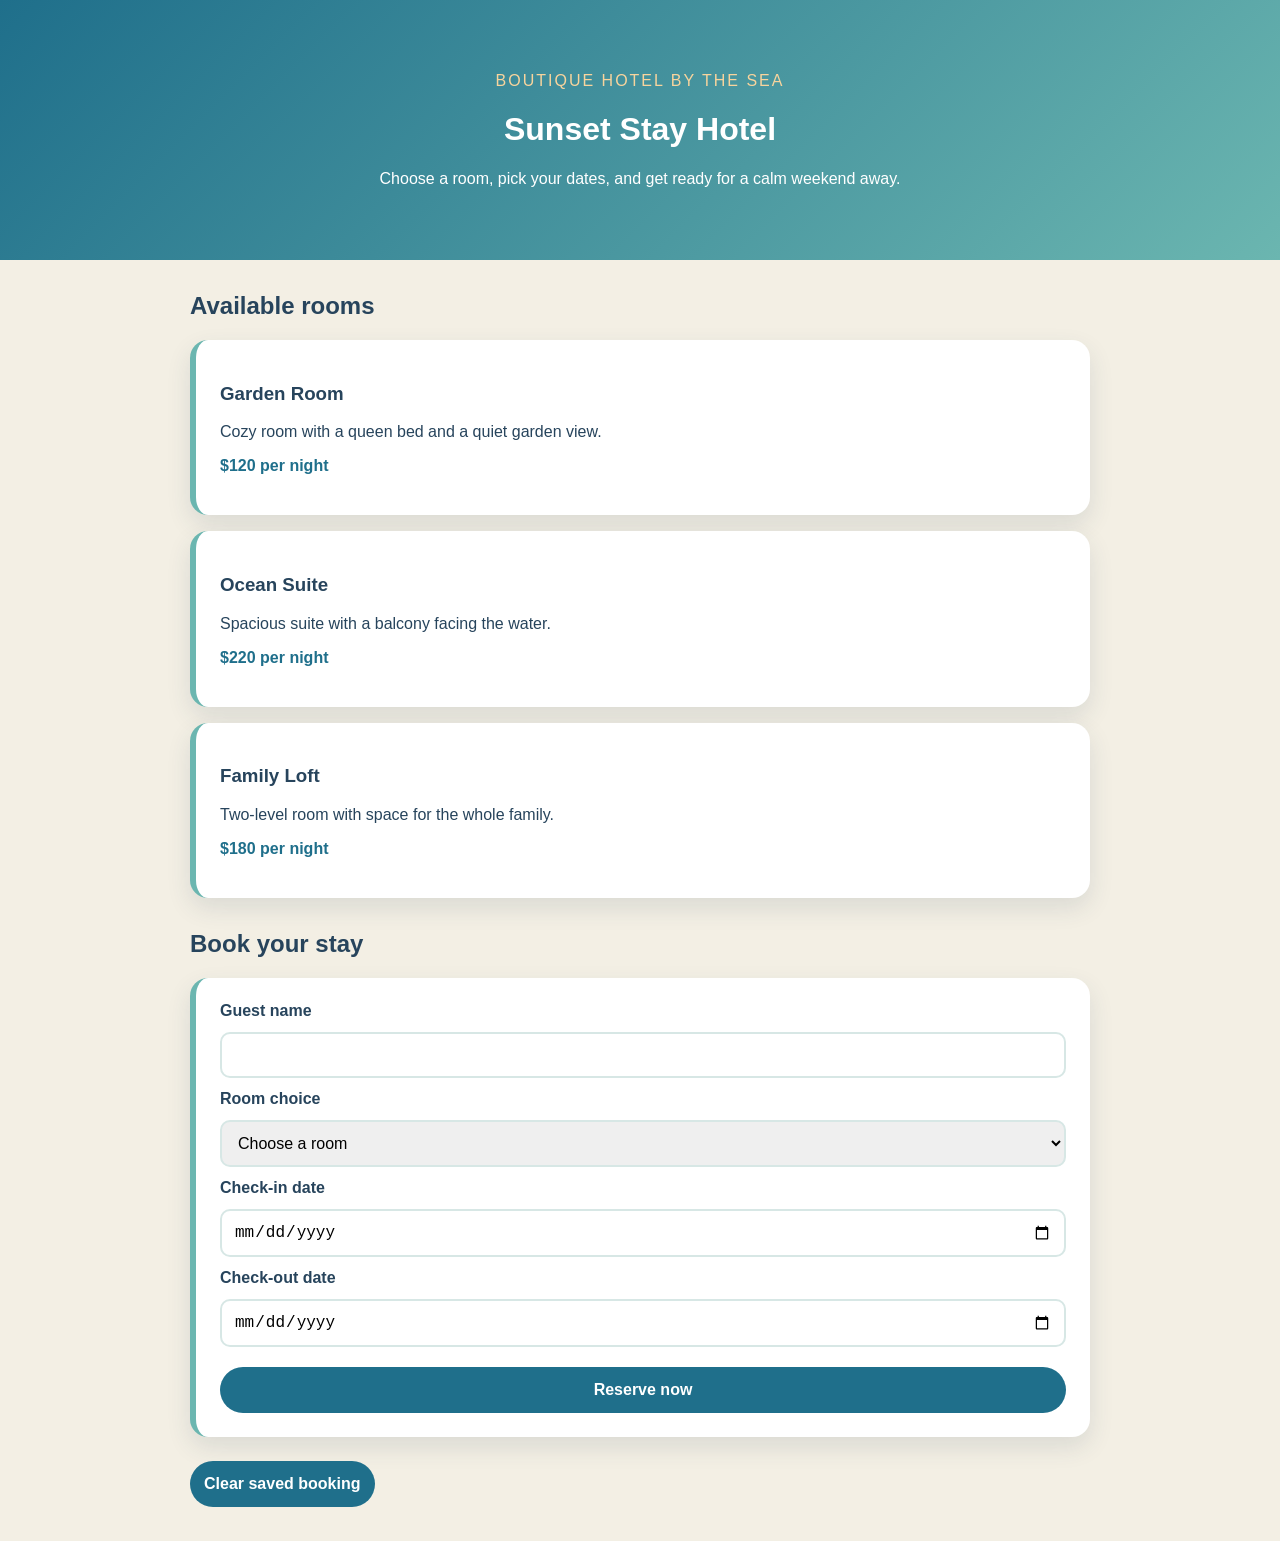
==== index.html @ 44c1e25a "Build hotel booking app" ====
<!DOCTYPE html>
<html lang="en">
<head>
  <meta charset="UTF-8">
  <meta name="viewport" content="width=device-width, initial-scale=1.0">
  <title>Sunset Stay Hotel</title>
  <link rel="stylesheet" href="styles.css">
</head>
<body>
  <header>
    <p class="eyebrow">Boutique hotel by the sea</p>
    <h1>Sunset Stay Hotel</h1>
    <p>Choose a room, pick your dates, and get ready for a calm weekend away.</p>
  </header>

  <main>
    <section class="rooms">
      <h2>Available rooms</h2>

      <article class="room-card">
        <h3>Garden Room</h3>
        <p>Cozy room with a queen bed and a quiet garden view.</p>
        <p class="price">$120 per night</p>
      </article>

      <article class="room-card">
        <h3>Ocean Suite</h3>
        <p>Spacious suite with a balcony facing the water.</p>
        <p class="price">$220 per night</p>
      </article>

      <article class="room-card">
        <h3>Family Loft</h3>
        <p>Two-level room with space for the whole family.</p>
        <p class="price">$180 per night</p>
      </article>
    </section>

    <section class="booking">
      <h2>Book your stay</h2>
      <form id="booking-form">
        <label for="guest-name">Guest name</label>
        <input type="text" id="guest-name" name="guestName" required>

        <label for="room-choice">Room choice</label>
        <select id="room-choice" name="roomChoice" required>
          <option value="">Choose a room</option>
          <option value="Garden Room">Garden Room</option>
          <option value="Ocean Suite">Ocean Suite</option>
          <option value="Family Loft">Family Loft</option>
        </select>

        <label for="check-in">Check-in date</label>
        <input type="date" id="check-in" name="checkIn" required>

        <label for="check-out">Check-out date</label>
        <input type="date" id="check-out" name="checkOut" required>

        <button type="submit">Reserve now</button>
      </form>

      <div id="booking-summary" class="booking-summary"></div>
      <button id="clear-booking" class="clear-booking" type="button">Clear saved booking</button>
    </section>
  </main>

  <script src="script.js"></script>
</body>
</html>
---- styles.css ----
body {
  margin: 0;
  font-family: Arial, sans-serif;
  background: #f3efe4;
  color: #27445c;
}

header {
  padding: 56px 24px;
  text-align: center;
  background: linear-gradient(135deg, #1f6f8b, #6bb6b0);
  color: white;
}

.eyebrow {
  text-transform: uppercase;
  letter-spacing: 2px;
  color: #f8d49d;
}

.rooms,
.booking {
  max-width: 900px;
  margin: 32px auto;
  padding: 0 20px;
}

.room-card,
.booking form,
.booking-summary {
  background: #ffffff;
  border-radius: 18px;
  padding: 24px;
  margin: 16px 0;
  box-shadow: 0 10px 24px rgba(39, 68, 92, 0.12);
  border-left: 6px solid #6bb6b0;
}

.booking-summary:empty {
  display: none;
}

.booking-summary {
  background: #fff8e8;
  border-left-color: #f4a261;
  font-weight: bold;
}

.booking form {
  display: grid;
  gap: 12px;
}

.booking label {
  font-weight: bold;
}

.booking input,
.booking select {
  padding: 12px;
  border: 2px solid #d7e7e5;
  border-radius: 10px;
  font-size: 1rem;
}

.booking button {
  margin-top: 8px;
  padding: 14px;
  border: none;
  border-radius: 999px;
  background: #1f6f8b;
  color: white;
  font-size: 1rem;
  font-weight: bold;
  cursor: pointer;
}

.booking button:hover {
  background: #164f63;
}

.price {
  font-weight: bold;
  color: #1f6f8b;
}

@media (max-width: 600px) {
  header {
    padding: 40px 18px;
  }

  .rooms,
  .booking {
    margin: 24px auto;
    padding: 0 14px;
  }

  .room-card,
  .booking form,
  .booking-summary {
    padding: 18px;
    border-radius: 14px;
  }
}
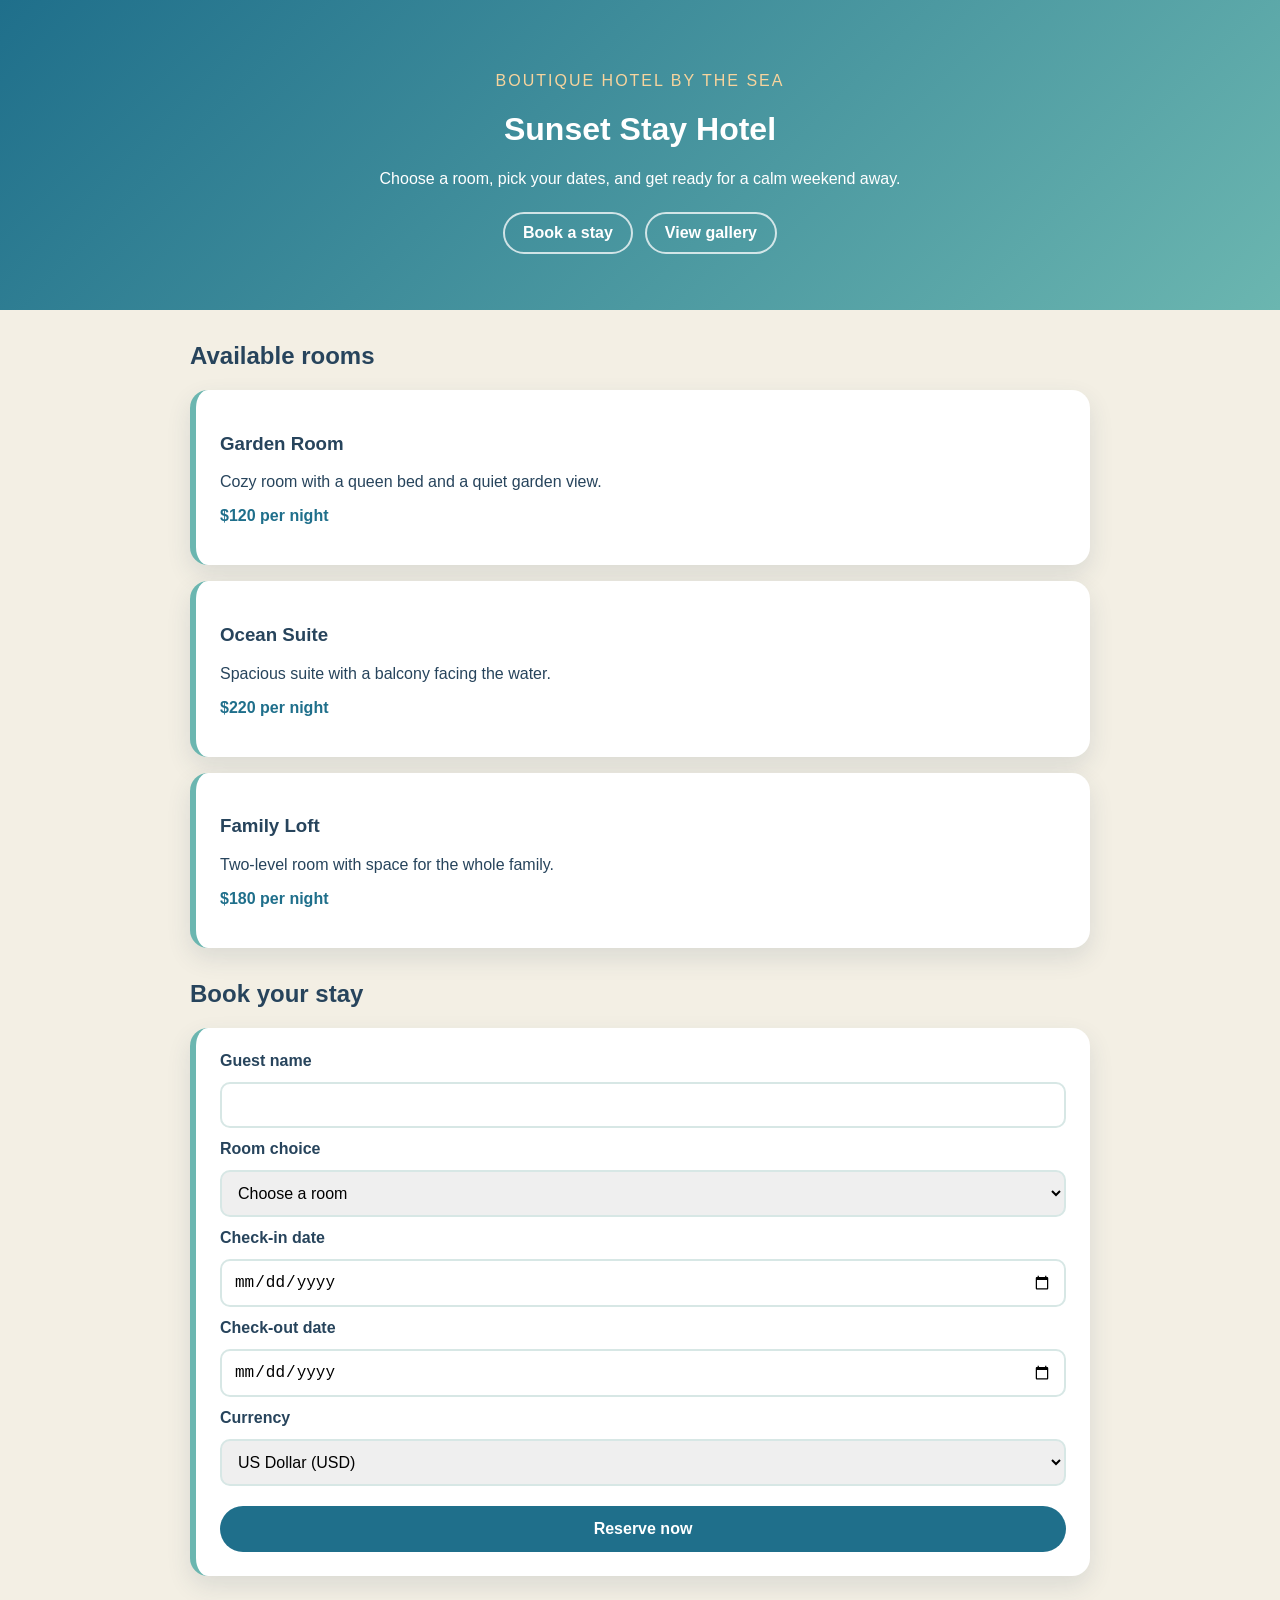
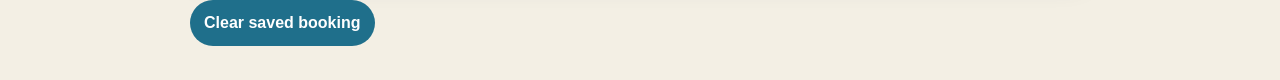
==== commit d687fd95: "Build hotel booking website" ====
--- a/index.html
+++ b/index.html
@@ -11,6 +11,10 @@
     <p class="eyebrow">Boutique hotel by the sea</p>
     <h1>Sunset Stay Hotel</h1>
     <p>Choose a room, pick your dates, and get ready for a calm weekend away.</p>
+    <nav class="site-nav" aria-label="Main navigation">
+      <a href="index.html">Book a stay</a>
+      <a href="gallery.html">View gallery</a>
+    </nav>
   </header>
 
   <main>
@@ -56,9 +60,17 @@
         <label for="check-out">Check-out date</label>
         <input type="date" id="check-out" name="checkOut" required>
 
+        <label for="currency-choice">Currency</label>
+        <select id="currency-choice" name="currencyChoice" required>
+          <option value="USD">US Dollar (USD)</option>
+          <option value="EUR">Euro (EUR)</option>
+          <option value="GBP">British Pound (GBP)</option>
+        </select>
+
         <button type="submit">Reserve now</button>
       </form>
 
+      <div id="price-preview" class="price-preview"></div>
       <div id="booking-summary" class="booking-summary"></div>
       <button id="clear-booking" class="clear-booking" type="button">Clear saved booking</button>
     </section>
--- a/styles.css
+++ b/styles.css
@@ -18,8 +18,31 @@
   color: #f8d49d;
 }
 
+.site-nav {
+  display: flex;
+  justify-content: center;
+  gap: 12px;
+  flex-wrap: wrap;
+  margin-top: 24px;
+}
+
+.site-nav a {
+  color: white;
+  text-decoration: none;
+  font-weight: bold;
+  border: 2px solid rgba(255, 255, 255, 0.75);
+  border-radius: 999px;
+  padding: 10px 18px;
+}
+
+.site-nav a:hover {
+  background: white;
+  color: #1f6f8b;
+}
+
 .rooms,
-.booking {
+.booking,
+.gallery {
   max-width: 900px;
   margin: 32px auto;
   padding: 0 20px;
@@ -27,7 +50,9 @@
 
 .room-card,
 .booking form,
-.booking-summary {
+.price-preview,
+.booking-summary,
+.gallery-card {
   background: #ffffff;
   border-radius: 18px;
   padding: 24px;
@@ -36,8 +61,15 @@
   border-left: 6px solid #6bb6b0;
 }
 
+.price-preview:empty,
 .booking-summary:empty {
   display: none;
+}
+
+.price-preview {
+  background: #eefaf8;
+  border-left-color: #2a9d8f;
+  font-weight: bold;
 }
 
 .booking-summary {
@@ -84,21 +116,97 @@
   color: #1f6f8b;
 }
 
+.gallery {
+  display: grid;
+  gap: 18px;
+}
+
+.gallery h2 {
+  margin-bottom: 0;
+}
+
+.gallery-card {
+  overflow: hidden;
+  border-left: none;
+  padding: 0;
+}
+
+.gallery-card h3,
+.gallery-card p,
+.gallery-card .room-link {
+  margin-left: 24px;
+  margin-right: 24px;
+}
+
+.gallery-card p {
+  margin-bottom: 18px;
+}
+
+.gallery-image {
+  min-height: 180px;
+  display: grid;
+  place-items: center;
+  font-size: 4rem;
+}
+
+.room-link {
+  display: inline-block;
+  margin-bottom: 24px;
+  padding: 12px 18px;
+  border-radius: 999px;
+  background: #1f6f8b;
+  color: white;
+  font-weight: bold;
+  text-decoration: none;
+}
+
+.room-link:hover {
+  background: #164f63;
+}
+
+.garden-photo .gallery-image {
+  background: linear-gradient(135deg, #d8f3dc, #95d5b2);
+}
+
+.ocean-photo .gallery-image {
+  background: linear-gradient(135deg, #caf0f8, #48cae4);
+}
+
+.family-photo .gallery-image {
+  background: linear-gradient(135deg, #ffe8d6, #f4a261);
+}
+
 @media (max-width: 600px) {
   header {
     padding: 40px 18px;
   }
 
   .rooms,
-  .booking {
+  .booking,
+  .gallery {
     margin: 24px auto;
     padding: 0 14px;
   }
 
   .room-card,
   .booking form,
+  .price-preview,
+  .booking-summary,
+  .gallery-card {
+    border-radius: 14px;
+  }
+
+  .room-card,
+  .booking form,
+  .price-preview,
   .booking-summary {
     padding: 18px;
-    border-radius: 14px;
-  }
-}
+  }
+
+  .gallery-card h3,
+  .gallery-card p,
+  .gallery-card .room-link {
+    margin-left: 18px;
+    margin-right: 18px;
+  }
+}
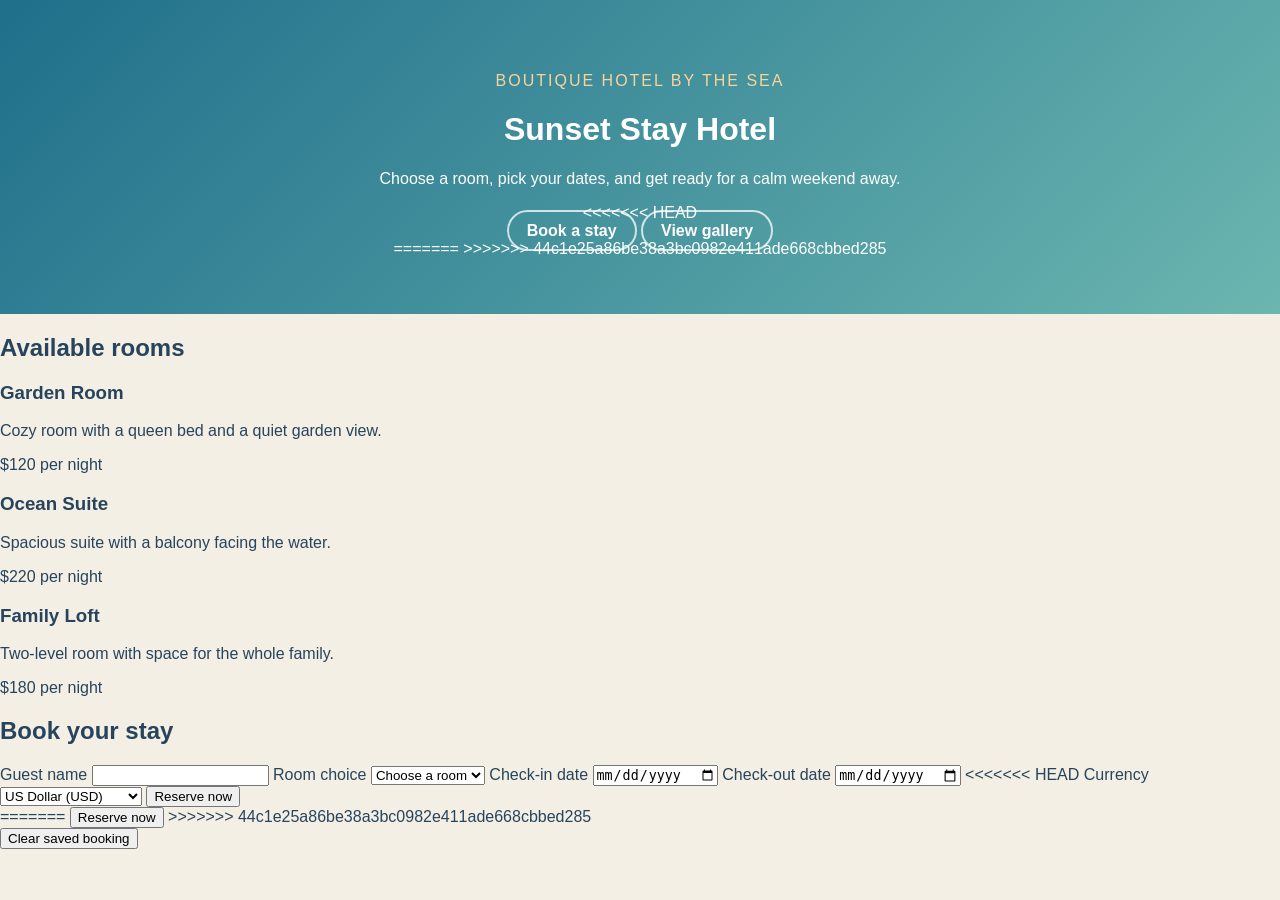
==== commit 10ccab33: "Merge GitHub repository and ignore tutor notes" ====
--- a/index.html
+++ b/index.html
@@ -11,10 +11,13 @@
     <p class="eyebrow">Boutique hotel by the sea</p>
     <h1>Sunset Stay Hotel</h1>
     <p>Choose a room, pick your dates, and get ready for a calm weekend away.</p>
+<<<<<<< HEAD
     <nav class="site-nav" aria-label="Main navigation">
       <a href="index.html">Book a stay</a>
       <a href="gallery.html">View gallery</a>
     </nav>
+=======
+>>>>>>> 44c1e25a86be38a3bc0982e411ade668cbbed285
   </header>
 
   <main>
@@ -60,6 +63,7 @@
         <label for="check-out">Check-out date</label>
         <input type="date" id="check-out" name="checkOut" required>
 
+<<<<<<< HEAD
         <label for="currency-choice">Currency</label>
         <select id="currency-choice" name="currencyChoice" required>
           <option value="USD">US Dollar (USD)</option>
@@ -71,6 +75,11 @@
       </form>
 
       <div id="price-preview" class="price-preview"></div>
+=======
+        <button type="submit">Reserve now</button>
+      </form>
+
+>>>>>>> 44c1e25a86be38a3bc0982e411ade668cbbed285
       <div id="booking-summary" class="booking-summary"></div>
       <button id="clear-booking" class="clear-booking" type="button">Clear saved booking</button>
     </section>
--- a/styles.css
+++ b/styles.css
@@ -18,6 +18,7 @@
   color: #f8d49d;
 }
 
+<<<<<<< HEAD
 .site-nav {
   display: flex;
   justify-content: center;
@@ -43,6 +44,10 @@
 .rooms,
 .booking,
 .gallery {
+=======
+.rooms,
+.booking {
+>>>>>>> 44c1e25a86be38a3bc0982e411ade668cbbed285
   max-width: 900px;
   margin: 32px auto;
   padding: 0 20px;
@@ -50,9 +55,13 @@
 
 .room-card,
 .booking form,
+<<<<<<< HEAD
 .price-preview,
 .booking-summary,
 .gallery-card {
+=======
+.booking-summary {
+>>>>>>> 44c1e25a86be38a3bc0982e411ade668cbbed285
   background: #ffffff;
   border-radius: 18px;
   padding: 24px;
@@ -61,17 +70,23 @@
   border-left: 6px solid #6bb6b0;
 }
 
+<<<<<<< HEAD
 .price-preview:empty,
+=======
+>>>>>>> 44c1e25a86be38a3bc0982e411ade668cbbed285
 .booking-summary:empty {
   display: none;
 }
 
+<<<<<<< HEAD
 .price-preview {
   background: #eefaf8;
   border-left-color: #2a9d8f;
   font-weight: bold;
 }
 
+=======
+>>>>>>> 44c1e25a86be38a3bc0982e411ade668cbbed285
 .booking-summary {
   background: #fff8e8;
   border-left-color: #f4a261;
@@ -116,6 +131,7 @@
   color: #1f6f8b;
 }
 
+<<<<<<< HEAD
 .gallery {
   display: grid;
   gap: 18px;
@@ -176,20 +192,27 @@
   background: linear-gradient(135deg, #ffe8d6, #f4a261);
 }
 
+=======
+>>>>>>> 44c1e25a86be38a3bc0982e411ade668cbbed285
 @media (max-width: 600px) {
   header {
     padding: 40px 18px;
   }
 
   .rooms,
+<<<<<<< HEAD
   .booking,
   .gallery {
+=======
+  .booking {
+>>>>>>> 44c1e25a86be38a3bc0982e411ade668cbbed285
     margin: 24px auto;
     padding: 0 14px;
   }
 
   .room-card,
   .booking form,
+<<<<<<< HEAD
   .price-preview,
   .booking-summary,
   .gallery-card {
@@ -208,5 +231,10 @@
   .gallery-card .room-link {
     margin-left: 18px;
     margin-right: 18px;
-  }
-}
+=======
+  .booking-summary {
+    padding: 18px;
+    border-radius: 14px;
+>>>>>>> 44c1e25a86be38a3bc0982e411ade668cbbed285
+  }
+}
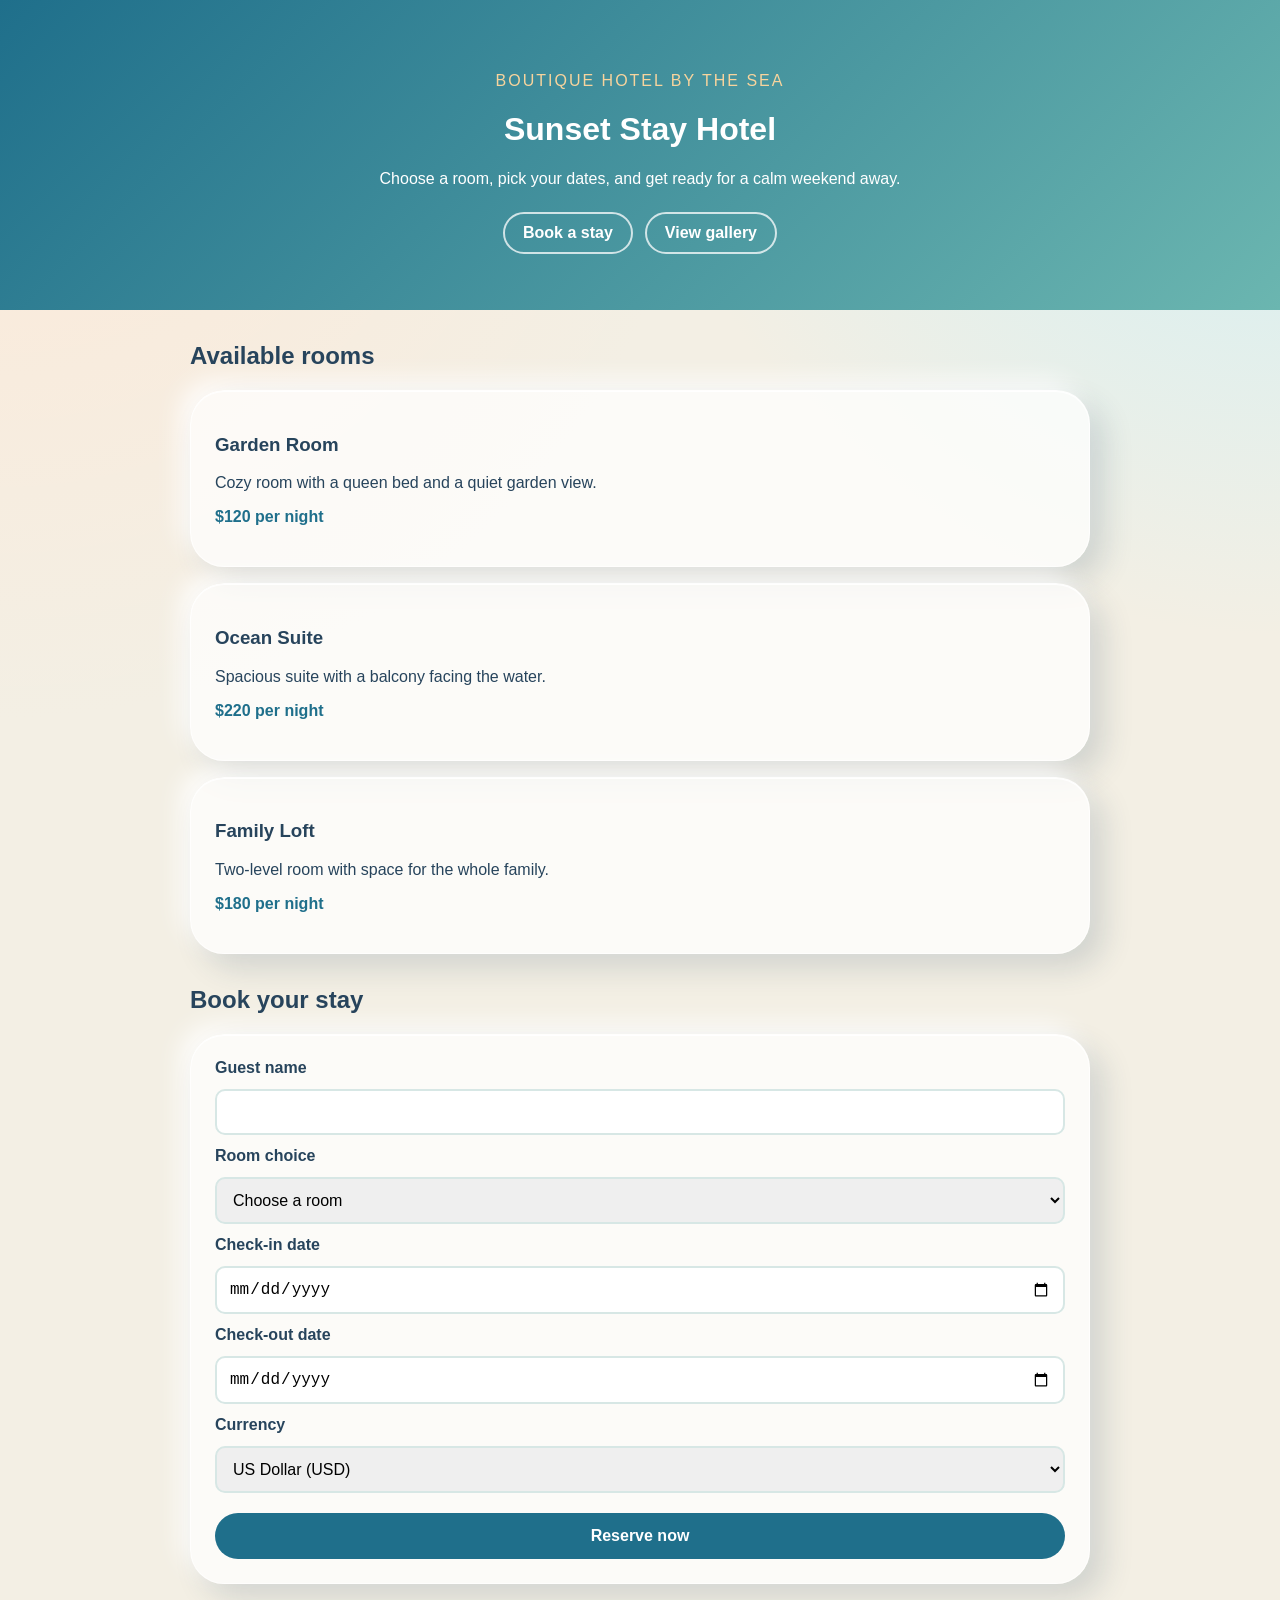
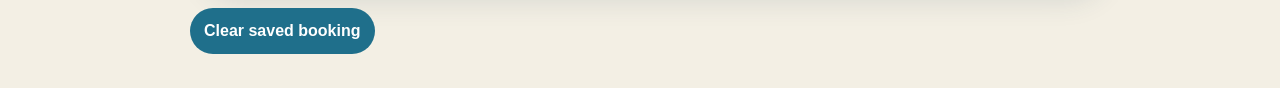
==== commit da2de04b: "Add clay morphism hotel styling" ====
--- a/index.html
+++ b/index.html
@@ -11,13 +11,11 @@
     <p class="eyebrow">Boutique hotel by the sea</p>
     <h1>Sunset Stay Hotel</h1>
     <p>Choose a room, pick your dates, and get ready for a calm weekend away.</p>
-<<<<<<< HEAD
+
     <nav class="site-nav" aria-label="Main navigation">
       <a href="index.html">Book a stay</a>
       <a href="gallery.html">View gallery</a>
     </nav>
-=======
->>>>>>> 44c1e25a86be38a3bc0982e411ade668cbbed285
   </header>
 
   <main>
@@ -63,7 +61,6 @@
         <label for="check-out">Check-out date</label>
         <input type="date" id="check-out" name="checkOut" required>
 
-<<<<<<< HEAD
         <label for="currency-choice">Currency</label>
         <select id="currency-choice" name="currencyChoice" required>
           <option value="USD">US Dollar (USD)</option>
@@ -75,11 +72,6 @@
       </form>
 
       <div id="price-preview" class="price-preview"></div>
-=======
-        <button type="submit">Reserve now</button>
-      </form>
-
->>>>>>> 44c1e25a86be38a3bc0982e411ade668cbbed285
       <div id="booking-summary" class="booking-summary"></div>
       <button id="clear-booking" class="clear-booking" type="button">Clear saved booking</button>
     </section>
--- a/styles.css
+++ b/styles.css
@@ -1,7 +1,10 @@
 body {
   margin: 0;
   font-family: Arial, sans-serif;
-  background: #f3efe4;
+  background:
+    radial-gradient(circle at top left, rgba(255, 232, 214, 0.9), transparent 34%),
+    radial-gradient(circle at top right, rgba(202, 240, 248, 0.9), transparent 30%),
+    #f3efe4;
   color: #27445c;
 }
 
@@ -18,7 +21,6 @@
   color: #f8d49d;
 }
 
-<<<<<<< HEAD
 .site-nav {
   display: flex;
   justify-content: center;
@@ -44,10 +46,6 @@
 .rooms,
 .booking,
 .gallery {
-=======
-.rooms,
-.booking {
->>>>>>> 44c1e25a86be38a3bc0982e411ade668cbbed285
   max-width: 900px;
   margin: 32px auto;
   padding: 0 20px;
@@ -55,38 +53,32 @@
 
 .room-card,
 .booking form,
-<<<<<<< HEAD
 .price-preview,
 .booking-summary,
 .gallery-card {
-=======
-.booking-summary {
->>>>>>> 44c1e25a86be38a3bc0982e411ade668cbbed285
-  background: #ffffff;
-  border-radius: 18px;
+  background: rgba(255, 255, 255, 0.72);
+  border-radius: 34px;
   padding: 24px;
   margin: 16px 0;
-  box-shadow: 0 10px 24px rgba(39, 68, 92, 0.12);
-  border-left: 6px solid #6bb6b0;
-}
-
-<<<<<<< HEAD
+  box-shadow:
+    14px 14px 30px rgba(39, 68, 92, 0.16),
+    -10px -10px 24px rgba(255, 255, 255, 0.85),
+    inset 0 1px 0 rgba(255, 255, 255, 0.9);
+  border: 1px solid rgba(255, 255, 255, 0.75);
+  transition: transform 0.25s ease, box-shadow 0.25s ease;
+}
+
 .price-preview:empty,
-=======
->>>>>>> 44c1e25a86be38a3bc0982e411ade668cbbed285
 .booking-summary:empty {
   display: none;
 }
 
-<<<<<<< HEAD
 .price-preview {
   background: #eefaf8;
   border-left-color: #2a9d8f;
   font-weight: bold;
 }
 
-=======
->>>>>>> 44c1e25a86be38a3bc0982e411ade668cbbed285
 .booking-summary {
   background: #fff8e8;
   border-left-color: #f4a261;
@@ -131,7 +123,6 @@
   color: #1f6f8b;
 }
 
-<<<<<<< HEAD
 .gallery {
   display: grid;
   gap: 18px;
@@ -145,6 +136,15 @@
   overflow: hidden;
   border-left: none;
   padding: 0;
+  background: linear-gradient(145deg, rgba(255, 255, 255, 0.82), rgba(255, 241, 224, 0.78));
+}
+
+.gallery-card:hover {
+  transform: translateY(-6px);
+  box-shadow:
+    18px 18px 38px rgba(39, 68, 92, 0.2),
+    -12px -12px 28px rgba(255, 255, 255, 0.92),
+    inset 0 1px 0 rgba(255, 255, 255, 0.95);
 }
 
 .gallery-card h3,
@@ -163,6 +163,9 @@
   display: grid;
   place-items: center;
   font-size: 4rem;
+  border-radius: 28px 24px 34px 34px;
+  margin: 14px;
+  box-shadow: inset 8px 8px 20px rgba(39, 68, 92, 0.12), inset -8px -8px 18px rgba(255, 255, 255, 0.75);
 }
 
 .room-link {
@@ -181,42 +184,35 @@
 }
 
 .garden-photo .gallery-image {
-  background: linear-gradient(135deg, #d8f3dc, #95d5b2);
+  background: linear-gradient(135deg, #d8f3dc, #b7e4c7);
 }
 
 .ocean-photo .gallery-image {
-  background: linear-gradient(135deg, #caf0f8, #48cae4);
+  background: linear-gradient(135deg, #caf0f8, #90e0ef);
 }
 
 .family-photo .gallery-image {
-  background: linear-gradient(135deg, #ffe8d6, #f4a261);
-}
-
-=======
->>>>>>> 44c1e25a86be38a3bc0982e411ade668cbbed285
+  background: linear-gradient(135deg, #ffe8d6, #f6bd60);
+}
+
 @media (max-width: 600px) {
   header {
     padding: 40px 18px;
   }
 
   .rooms,
-<<<<<<< HEAD
   .booking,
   .gallery {
-=======
-  .booking {
->>>>>>> 44c1e25a86be38a3bc0982e411ade668cbbed285
     margin: 24px auto;
     padding: 0 14px;
   }
 
   .room-card,
   .booking form,
-<<<<<<< HEAD
   .price-preview,
   .booking-summary,
   .gallery-card {
-    border-radius: 14px;
+    border-radius: 18px;
   }
 
   .room-card,
@@ -231,10 +227,5 @@
   .gallery-card .room-link {
     margin-left: 18px;
     margin-right: 18px;
-=======
-  .booking-summary {
-    padding: 18px;
-    border-radius: 14px;
->>>>>>> 44c1e25a86be38a3bc0982e411ade668cbbed285
-  }
-}
+  }
+}
